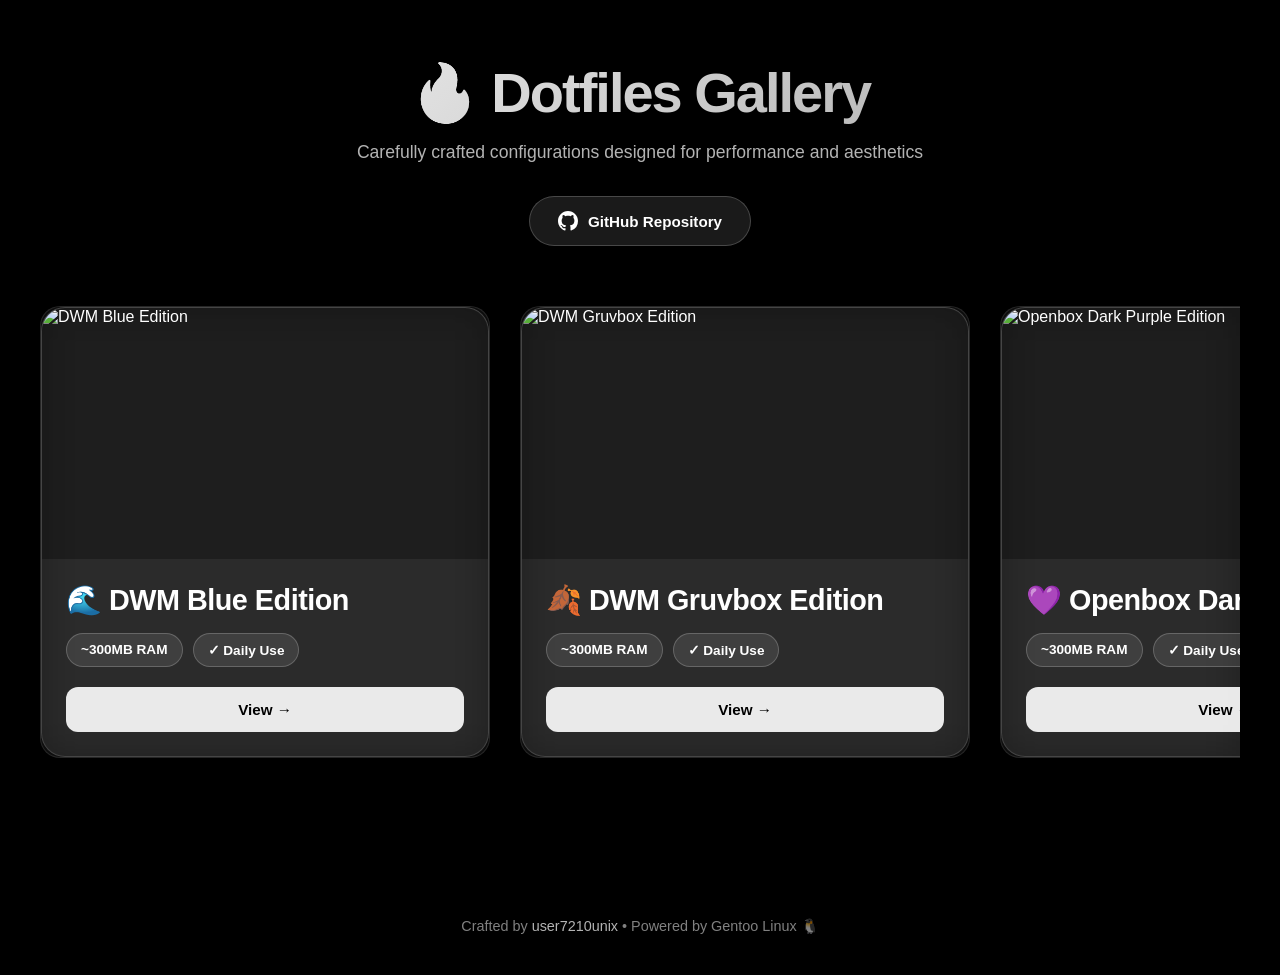
==== index.html @ b66c0686 "Add files via upload" ====
<!DOCTYPE html>
<html lang="en">
<head>
    <meta charset="UTF-8">
    <meta name="viewport" content="width=device-width, initial-scale=1.0">
    <title>Dotfiles Collection | user7210unix</title>
    <style>
        * {
            margin: 0;
            padding: 0;
            box-sizing: border-box;
        }

        body {
            font-family: -apple-system, BlinkMacSystemFont, 'Segoe UI', Roboto, Oxygen, Ubuntu, Cantarell, sans-serif;
            background: #000;
            color: #fff;
            overflow-x: hidden;
            position: relative;
        }

        .background-container {
            position: fixed;
            top: 0;
            left: 0;
            width: 100%;
            height: 100%;
            z-index: -1;
            transition: opacity 0.8s ease;
        }

        .background-image {
            position: absolute;
            top: 0;
            left: 0;
            width: 100%;
            height: 100%;
            background-size: cover;
            background-position: center;
            filter: blur(60px) brightness(0.4);
            opacity: 0;
            transition: opacity 0.8s ease;
        }

        .background-image.active {
            opacity: 1;
        }

        .background-overlay {
            position: absolute;
            top: 0;
            left: 0;
            width: 100%;
            height: 100%;
            background: radial-gradient(circle at center, rgba(0,0,0,0.3) 0%, rgba(0,0,0,0.8) 100%);
        }

        header {
            text-align: center;
            padding: 60px 20px 40px;
            position: relative;
            z-index: 10;
        }

        h1 {
            font-size: 3.5rem;
            font-weight: 900;
            margin-bottom: 12px;
            background: linear-gradient(135deg, #fff 0%, #a0a0a0 100%);
            -webkit-background-clip: text;
            -webkit-text-fill-color: transparent;
            background-clip: text;
            letter-spacing: -2px;
        }

        .subtitle {
            font-size: 1.1rem;
            color: rgba(255, 255, 255, 0.7);
            max-width: 600px;
            margin: 0 auto 30px;
            line-height: 1.6;
        }

        .github-link {
            display: inline-flex;
            align-items: center;
            gap: 10px;
            padding: 14px 28px;
            background: rgba(255, 255, 255, 0.1);
            backdrop-filter: blur(10px);
            color: #fff;
            text-decoration: none;
            border-radius: 50px;
            border: 1px solid rgba(255, 255, 255, 0.2);
            transition: all 0.3s ease;
            font-weight: 600;
            font-size: 0.95rem;
        }

        .github-link:hover {
            background: rgba(255, 255, 255, 0.2);
            transform: translateY(-2px);
            box-shadow: 0 10px 30px rgba(255, 255, 255, 0.1);
        }

        /* Desktop Gallery */
        .gallery-container {
            display: none;
            max-width: 1600px;
            margin: 0 auto;
            padding: 0 40px 80px;
        }

        .gallery-scroll {
            display: flex;
            gap: 30px;
            overflow-x: auto;
            scroll-snap-type: x mandatory;
            scroll-behavior: smooth;
            padding: 20px 0 40px;
            -webkit-overflow-scrolling: touch;
        }

        .gallery-scroll::-webkit-scrollbar {
            height: 8px;
        }

        .gallery-scroll::-webkit-scrollbar-track {
            background: rgba(255, 255, 255, 0.05);
            border-radius: 10px;
        }

        .gallery-scroll::-webkit-scrollbar-thumb {
            background: rgba(255, 255, 255, 0.3);
            border-radius: 10px;
        }

        .gallery-scroll::-webkit-scrollbar-thumb:hover {
            background: rgba(255, 255, 255, 0.5);
        }

        .gallery-item {
            min-width: 450px;
            scroll-snap-align: start;
            background: rgba(255, 255, 255, 0.05);
            backdrop-filter: blur(20px);
            border-radius: 20px;
            overflow: hidden;
            border: 1px solid rgba(255, 255, 255, 0.1);
            transition: all 0.4s ease;
            cursor: pointer;
        }

        .gallery-item:hover {
            transform: translateY(-10px);
            box-shadow: 0 20px 60px rgba(0, 0, 0, 0.5);
            border-color: rgba(255, 255, 255, 0.3);
        }

        /* Mobile Swiper */
        .mobile-swiper {
            display: none;
            position: relative;
            height: calc(100vh - 280px);
            min-height: 500px;
            max-width: 100%;
            margin: 0 auto;
            touch-action: pan-y;
        }

        .swiper-container {
            position: relative;
            width: 100%;
            height: 100%;
        }

        .swiper-slide {
            position: absolute;
            width: 90%;
            max-width: 450px;
            left: 50%;
            top: 50%;
            transform: translate(-50%, -50%);
            transition: all 0.4s cubic-bezier(0.4, 0, 0.2, 1);
            opacity: 0;
            pointer-events: none;
        }

        .swiper-slide.active {
            opacity: 1;
            pointer-events: auto;
            z-index: 3;
        }

        .swiper-slide.prev {
            opacity: 0.3;
            transform: translate(-130%, -50%) scale(0.85);
            z-index: 1;
        }

        .swiper-slide.next {
            opacity: 0.3;
            transform: translate(30%, -50%) scale(0.85);
            z-index: 1;
        }

        .card {
            background: rgba(255, 255, 255, 0.08);
            backdrop-filter: blur(20px);
            border-radius: 24px;
            overflow: hidden;
            border: 1px solid rgba(255, 255, 255, 0.15);
            height: 100%;
            display: flex;
            flex-direction: column;
        }

        .card-image-container {
            position: relative;
            width: 100%;
            padding-top: 56.25%;
            overflow: hidden;
            background: rgba(0, 0, 0, 0.3);
        }

        .card-image {
            position: absolute;
            top: 0;
            left: 0;
            width: 100%;
            height: 100%;
            object-fit: cover;
            transition: transform 0.6s ease;
        }

        .gallery-item:hover .card-image {
            transform: scale(1.05);
        }

        .card-content {
            padding: 24px;
            flex: 1;
            display: flex;
            flex-direction: column;
        }

        .card-title {
            font-size: 1.8rem;
            font-weight: 700;
            margin-bottom: 16px;
            color: #fff;
            letter-spacing: -0.5px;
        }

        .stats {
            display: flex;
            gap: 10px;
            margin-bottom: 20px;
            flex-wrap: wrap;
        }

        .stat-badge {
            padding: 8px 14px;
            background: rgba(255, 255, 255, 0.1);
            border-radius: 20px;
            font-size: 0.85rem;
            font-weight: 600;
            border: 1px solid rgba(255, 255, 255, 0.2);
            white-space: nowrap;
        }

        .card-links {
            display: flex;
            gap: 12px;
            margin-top: auto;
        }

        .btn {
            flex: 1;
            padding: 14px 20px;
            border-radius: 12px;
            text-decoration: none;
            font-weight: 600;
            transition: all 0.3s ease;
            text-align: center;
            font-size: 0.95rem;
        }

        .btn-primary {
            background: rgba(255, 255, 255, 0.9);
            color: #000;
            border: none;
        }

        .btn-primary:hover {
            background: #fff;
            transform: translateY(-2px);
            box-shadow: 0 8px 20px rgba(255, 255, 255, 0.3);
        }

        .swipe-indicator {
            display: none;
            justify-content: center;
            gap: 8px;
            padding: 20px;
            margin-top: 20px;
        }

        .dot {
            width: 8px;
            height: 8px;
            border-radius: 50%;
            background: rgba(255, 255, 255, 0.3);
            transition: all 0.3s ease;
        }

        .dot.active {
            background: rgba(255, 255, 255, 0.9);
            width: 24px;
            border-radius: 4px;
        }

        footer {
            text-align: center;
            padding: 40px 20px;
            color: rgba(255, 255, 255, 0.5);
            font-size: 0.9rem;
            position: relative;
            z-index: 10;
        }

        footer a {
            color: rgba(255, 255, 255, 0.7);
            text-decoration: none;
            transition: color 0.3s ease;
        }

        footer a:hover {
            color: #fff;
        }

        @media (min-width: 769px) {
            .gallery-container {
                display: block;
            }
        }

        @media (max-width: 768px) {
            h1 {
                font-size: 2.5rem;
            }

            .subtitle {
                font-size: 1rem;
            }

            header {
                padding: 40px 20px 30px;
            }

            .mobile-swiper {
                display: block;
            }

            .swipe-indicator {
                display: flex;
            }

            .card-title {
                font-size: 1.5rem;
            }

            .card-content {
                padding: 20px;
            }
        }
    </style>
</head>
<body>
    <div class="background-container">
        <div class="background-image active" id="bg-0" style="background-image: url('https://github.com/user7210unix/dotfiles/raw/dwm-blue/showcase/rice.png');"></div>
        <div class="background-image" id="bg-1" style="background-image: url('https://github.com/user7210unix/dotfiles/raw/dwm-gruvbox/images/1.png');"></div>
        <div class="background-image" id="bg-2" style="background-image: url('https://raw.githubusercontent.com/user7210unix/dotfiles/refs/heads/openbox-dark-purple/openbox.png');"></div>
        <div class="background-image" id="bg-3" style="background-image: url('https://github.com/user7210unix/dotfiles/blob/openbox-purple/images/openbox-purple1.png');"></div>
        <div class="background-image" id="bg-4" style="background-image: url('https://github.com/user7210unix/dotfiles/raw/openbox-blue/image/openbox.png');"></div>
        <div class="background-image" id="bg-5" style="background-image: url('https://github.com/user7210unix/dotfiles/raw/dwm-black/images/image2.png');"></div>
        <div class="background-image" id="bg-6" style="background-image: url('https://github.com/user7210unix/dotfiles/raw/dwm-night/Images/dwm.png');"></div>
        <div class="background-image" id="bg-7" style="background-image: url('https://github.com/user7210unix/dotfiles/raw/i3-dark/pictures/preview.png');"></div>
        <div class="background-image" id="bg-8" style="background-image: url('https://raw.githubusercontent.com/user7210unix/openbox-dot/refs/heads/main/openbox-dark-blue/backgrounds/blue.png');"></div>
        <div class="background-image" id="bg-9" style="background-image: url('https://raw.githubusercontent.com/user7210unix/openbox-dot/refs/heads/main/nightrose2.png');"></div>
        <div class="background-image" id="bg-10" style="background-image: url('https://raw.githubusercontent.com/user7210unix/gruvbox-i3/refs/heads/main/preview.png');"></div>
        <div class="background-image" id="bg-11" style="background-image: url('https://raw.githubusercontent.com/user7210unix/dotfiles/refs/heads/i3-blue/i3-preview.png');"></div>
        <div class="background-overlay"></div>
    </div>

    <header>
        <h1>🔥 Dotfiles Gallery</h1>
        <p class="subtitle">Carefully crafted configurations designed for performance and aesthetics</p>
        <a href="https://github.com/user7210unix/dotfiles" class="github-link" target="_blank">
            <svg width="20" height="20" viewBox="0 0 16 16" fill="currentColor">
                <path d="M8 0C3.58 0 0 3.58 0 8c0 3.54 2.29 6.53 5.47 7.59.4.07.55-.17.55-.38 0-.19-.01-.82-.01-1.49-2.01.37-2.53-.49-2.69-.94-.09-.23-.48-.94-.82-1.13-.28-.15-.68-.52-.01-.53.63-.01 1.08.58 1.23.82.72 1.21 1.87.87 2.33.66.07-.52.28-.87.51-1.07-1.78-.2-3.64-.89-3.64-3.95 0-.87.31-1.59.82-2.15-.08-.2-.36-1.02.08-2.12 0 0 .67-.21 2.2.82.64-.18 1.32-.27 2-.27.68 0 1.36.09 2 .27 1.53-1.04 2.2-.82 2.2-.82.44 1.1.16 1.92.08 2.12.51.56.82 1.27.82 2.15 0 3.07-1.87 3.75-3.65 3.95.29.25.54.73.54 1.48 0 1.07-.01 1.93-.01 2.2 0 .21.15.46.55.38A8.013 8.013 0 0016 8c0-4.42-3.58-8-8-8z"/>
            </svg>
            GitHub Repository
        </a>
    </header>

    <!-- Desktop Gallery -->
    <div class="gallery-container">
        <div class="gallery-scroll" id="galleryScroll">
            <div class="gallery-item" data-index="0">
                <div class="card">
                    <div class="card-image-container">
                        <img src="https://github.com/user7210unix/dotfiles/raw/dwm-blue/showcase/rice.png" alt="DWM Blue Edition" class="card-image">
                    </div>
                    <div class="card-content">
                        <h2 class="card-title">🌊 DWM Blue Edition</h2>
                        <div class="stats">
                            <span class="stat-badge">~300MB RAM</span>
                            <span class="stat-badge">✓ Daily Use</span>
                        </div>
                        <div class="card-links">
                            <a href="https://github.com/user7210unix/dotfiles/tree/dwm-blue" class="btn btn-primary" target="_blank">View →</a>
                        </div>
                    </div>
                </div>
            </div>

            <div class="gallery-item" data-index="1">
                <div class="card">
                    <div class="card-image-container">
                        <img src="https://github.com/user7210unix/dotfiles/raw/dwm-gruvbox/images/1.png" alt="DWM Gruvbox Edition" class="card-image">
                    </div>
                    <div class="card-content">
                        <h2 class="card-title">🍂 DWM Gruvbox Edition</h2>
                        <div class="stats">
                            <span class="stat-badge">~300MB RAM</span>
                            <span class="stat-badge">✓ Daily Use</span>
                        </div>
                        <div class="card-links">
                            <a href="https://github.com/user7210unix/dotfiles/tree/dwm-gruvbox" class="btn btn-primary" target="_blank">View →</a>
                        </div>
                    </div>
                </div>
            </div>

            <div class="gallery-item" data-index="2">
                <div class="card">
                    <div class="card-image-container">
                        <img src="https://raw.githubusercontent.com/user7210unix/dotfiles/refs/heads/openbox-dark-purple/openbox.png" alt="Openbox Dark Purple Edition" class="card-image">
                    </div>
                    <div class="card-content">
                        <h2 class="card-title">💜 Openbox Dark Purple</h2>
                        <div class="stats">
                            <span class="stat-badge">~300MB RAM</span>
                            <span class="stat-badge">✓ Daily Use</span>
                        </div>
                        <div class="card-links">
                            <a href="https://github.com/user7210unix/dotfiles/tree/openbox-dark-purple" class="btn btn-primary" target="_blank">View →</a>
                        </div>
                    </div>
                </div>
            </div>

            <div class="gallery-item" data-index="3">
                <div class="card">
                    <div class="card-image-container">
                        <img src="https://raw.githubusercontent.com/user7210unix/dotfiles/refs/heads/openbox-purple/images/openbox-purple1.png" alt="Openbox Purple Edition" class="card-image">
                    </div>
                    <div class="card-content">
                        <h2 class="card-title">💜 Openbox Purple</h2>
                        <div class="stats">
                            <span class="stat-badge">~500MB RAM</span>
                            <span class="stat-badge">✓ Daily Use</span>
                        </div>
                        <div class="card-links">
                            <a href="https://github.com/user7210unix/dotfiles/tree/dwm-gruvbox" class="btn btn-primary" target="_blank">View →</a>
                        </div>
                    </div>
                </div>
            </div>

            <div class="gallery-item" data-index="4">
                <div class="card">
                    <div class="card-image-container">
                        <img src="https://github.com/user7210unix/dotfiles/raw/openbox-blue/image/openbox.png" alt="Openbox Blue Edition" class="card-image">
                    </div>
                    <div class="card-content">
                        <h2 class="card-title">🫧 Openbox Blue</h2>
                        <div class="stats">
                            <span class="stat-badge">~300MB RAM</span>
                            <span class="stat-badge">✓ Daily Use</span>
                        </div>
                        <div class="card-links">
                            <a href="https://github.com/user7210unix/dotfiles/tree/openbox-blue" class="btn btn-primary" target="_blank">View →</a>
                        </div>
                    </div>
                </div>
            </div>

            <div class="gallery-item" data-index="5">
                <div class="card">
                    <div class="card-image-container">
                        <img src="https://github.com/user7210unix/dotfiles/raw/dwm-black/images/image2.png" alt="DWM Black Edition" class="card-image">
                    </div>
                    <div class="card-content">
                        <h2 class="card-title">⚫ DWM Black Edition</h2>
                        <div class="stats">
                            <span class="stat-badge">~300MB RAM</span>
                            <span class="stat-badge">✓ Daily Use</span>
                        </div>
                        <div class="card-links">
                            <a href="https://github.com/user7210unix/dotfiles/tree/dwm-black" class="btn btn-primary" target="_blank">View →</a>
                        </div>
                    </div>
                </div>
            </div>

            <div class="gallery-item" data-index="6">
                <div class="card">
                    <div class="card-image-container">
                        <img src="https://github.com/user7210unix/dotfiles/raw/dwm-night/Images/dwm.png" alt="DWM Night Edition" class="card-image">
                    </div>
                    <div class="card-content">
                        <h2 class="card-title">🌒 DWM Night Edition</h2>
                        <div class="stats">
                            <span class="stat-badge">~300MB RAM</span>
                            <span class="stat-badge">✓ Daily Use</span>
                        </div>
                        <div class="card-links">
                            <a href="https://github.com/user7210unix/dotfiles/tree/dwm-night" class="btn btn-primary" target="_blank">View →</a>
                        </div>
                    </div>
                </div>
            </div>

            <div class="gallery-item" data-index="7">
                <div class="card">
                    <div class="card-image-container">
                        <img src="https://github.com/user7210unix/dotfiles/raw/i3-dark/pictures/preview.png" alt="i3 Dark Edition" class="card-image">
                    </div>
                    <div class="card-content">
                        <h2 class="card-title">i3 Dark Edition</h2>
                        <div class="stats">
                            <span class="stat-badge">~300MB RAM</span>
                            <span class="stat-badge">✓ Daily Use</span>
                        </div>
                        <div class="card-links">
                            <a href="https://github.com/user7210unix/dotfiles/tree/i3-dark" class="btn btn-primary" target="_blank">View →</a>
                        </div>
                    </div>
                </div>
            </div>

            <div class="gallery-item" data-index="8">
                <div class="card">
                    <div class="card-image-container">
                        <img src="https://raw.githubusercontent.com/user7210unix/openbox-dot/refs/heads/main/openbox-dark-blue/backgrounds/blue.png" alt="Openbox Blue Dark Edition" class="card-image">
                    </div>
                    <div class="card-content">
                        <h2 class="card-title">Openbox Blue Dark</h2>
                        <div class="stats">
                            <span class="stat-badge">~300MB RAM</span>
                            <span class="stat-badge">✓ Daily Use</span>
                        </div>
                        <div class="card-links">
                            <a href="https://github.com/user7210unix/dotfiles/releases/download/2.0/dark-blue-openbox.zip" class="btn btn-primary" target="_blank">Download ↓</a>
                        </div>
                    </div>
                </div>
            </div>

            <div class="gallery-item" data-index="9">
                <div class="card">
                    <div class="card-image-container">
                        <img src="https://raw.githubusercontent.com/user7210unix/openbox-dot/refs/heads/main/nightrose2.png" alt="Openbox Night Rose Edition" class="card-image">
                    </div>
                    <div class="card-content">
                        <h2 class="card-title">🌹 Openbox Night Rose</h2>
                        <div class="stats">
                            <span class="stat-badge">~200MB RAM</span>
                            <span class="stat-badge">✓ Daily Use</span>
                        </div>
                        <div class="card-links">
                            <a href="https://github.com/user7210unix/dotfiles/releases/download/3.5/night-rose-dots.zip" class="btn btn-primary" target="_blank">Download ↓</a>
                        </div>
                    </div>
                </div>
            </div>

            <div class="gallery-item" data-index="10">
                <div class="card">
                    <div class="card-image-container">
                        <img src="https://raw.githubusercontent.com/user7210unix/gruvbox-i3/refs/heads/main/preview.png" alt="Gruvbox i3" class="card-image">
                    </div>
                    <div class="card-content">
                        <h2 class="card-title">🍁 Gruvbox i3</h2>
                        <div class="stats">
                            <span class="stat-badge">~150MB RAM</span>
                            <span class="stat-badge">✓ Daily Use</span>
                        </div>
                        <div class="card-links">
                            <a href="https://github.com/user7210unix/gruvbox-i3/releases/download/1.0/gruvbox-i3.tar.gz" class="btn btn-primary" target="_blank">Download ↓</a>
                        </div>
                    </div>
                </div>
            </div>

            <div class="gallery-item" data-index="11">
                <div class="card">
                    <div class="card-image-container">
                        <img src="https://raw.githubusercontent.com/user7210unix/dotfiles/refs/heads/i3-blue/i3-preview.png" alt="I3 Blue Edition" class="card-image">
                    </div>
                    <div class="card-content">
                        <h2 class="card-title">🌊 I3 Blue Edition</h2>
                        <div class="stats">
                            <span class="stat-badge">~300MB RAM</span>
                            <span class="stat-badge">✓ Daily Use</span>
                        </div>
                        <div class="card-links">
                            <a href="https://github.com/user7210unix/dotfiles/tree/i3-blue" class="btn btn-primary" target="_blank">View →</a>
                        </div>
                    </div>
                </div>
            </div>
        </div>
    </div>

    <!-- Mobile Swiper -->
    <div class="mobile-swiper">
        <div class="swiper-container" id="swiperContainer">
            <!-- Cards will be dynamically populated here -->
        </div>
    </div>

    <div class="swipe-indicator" id="swiperDots">
        <!-- Dots will be dynamically populated here -->
    </div>

    <footer>
        <p>Crafted by <a href="https://github.com/user7210unix" target="_blank">user7210unix</a> • Powered by Gentoo Linux 🐧</p>
    </footer>

    <script>
        const configs = [
            {
                title: "🌊 DWM Blue Edition",
                image: "https://github.com/user7210unix/dotfiles/raw/dwm-blue/showcase/rice.png",
                ram: "~300MB RAM",
                link: "https://github.com/user7210unix/dotfiles/tree/dwm-blue",
                type: "View"
            },
            {
                title: "🍂 DWM Gruvbox Edition",
                image: "https://github.com/user7210unix/dotfiles/raw/dwm-gruvbox/images/1.png",
                ram: "~300MB RAM",
                link: "https://github.com/user7210unix/dotfiles/tree/dwm-gruvbox",
                type: "View"
            },
            {
                title: "💜 Openbox Dark Purple",
                image: "https://raw.githubusercontent.com/user7210unix/dotfiles/refs/heads/openbox-dark-purple/openbox.png",
                ram: "~300MB RAM",
                link: "https://github.com/user7210unix/dotfiles/tree/openbox-dark-purple",
                type: "View"
            },
            {
                title: "💜 Openbox Purple",
                image: "https://github.com/user7210unix/dotfiles/blob/openbox-purple/images/openbox-purple1.png",
                ram: "~500MB RAM",
                link: "https://github.com/user7210unix/dotfiles/tree/dwm-gruvbox",
                type: "View"
            },
            {
                title: "🫧 Openbox Blue",
                image: "https://github.com/user7210unix/dotfiles/raw/openbox-blue/image/openbox.png",
                ram: "~300MB RAM",
                link: "https://github.com/user7210unix/dotfiles/tree/openbox-blue",
                type: "View"
            },
            {
                title: "⚫ DWM Black Edition",
                image: "https://github.com/user7210unix/dotfiles/raw/dwm-black/images/image2.png",
                ram: "~300MB RAM",
                link: "https://github.com/user7210unix/dotfiles/tree/dwm-black",
                type: "View"
            },
            {
                title: "🌒 DWM Night Edition",
                image: "https://github.com/user7210unix/dotfiles/raw/dwm-night/Images/dwm.png",
                ram: "~300MB RAM",
                link: "https://github.com/user7210unix/dotfiles/tree/dwm-night",
                type: "View"
            },
            {
                title: "i3 Dark Edition",
                image: "https://github.com/user7210unix/dotfiles/raw/i3-dark/pictures/preview.png",
                ram: "~300MB RAM",
                link: "https://github.com/user7210unix/dotfiles/tree/i3-dark",
                type: "View"
            },
            {
                title: "Openbox Blue Dark",
                image: "https://raw.githubusercontent.com/user7210unix/openbox-dot/refs/heads/main/openbox-dark-blue/backgrounds/blue.png",
                ram: "~300MB RAM",
                link: "https://github.com/user7210unix/dotfiles/releases/download/2.0/dark-blue-openbox.zip",
                type: "Download"
            },
            {
                title: "🌹 Openbox Night Rose",
                image: "https://raw.githubusercontent.com/user7210unix/openbox-dot/refs/heads/main/nightrose2.png",
                ram: "~200MB RAM",
                link: "https://github.com/user7210unix/dotfiles/releases/download/3.5/night-rose-dots.zip",
                type: "Download"
            },
            {
                title: "🍁 Gruvbox i3",
                image: "https://raw.githubusercontent.com/user7210unix/gruvbox-i3/refs/heads/main/preview.png",
                ram: "~150MB RAM",
                link: "https://github.com/user7210unix/gruvbox-i3/releases/download/1.0/gruvbox-i3.tar.gz",
                type: "Download"
            },
            {
                title: "🌊 I3 Blue Edition",
                image: "https://raw.githubusercontent.com/user7210unix/dotfiles/refs/heads/i3-blue/i3-preview.png",
                ram: "~300MB RAM",
                link: "https://github.com/user7210unix/dotfiles/tree/i3-blue",
                type: "View"
            }
        ];

        // Mobile Swiper Logic
        let currentIndex = 0;
        const swiperContainer = document.getElementById('swiperContainer');
        const swiperDots = document.getElementById('swiperDots');
        const galleryScroll = document.getElementById('galleryScroll');

        // Populate mobile swiper
        configs.forEach((config, index) => {
            const slide = document.createElement('div');
            slide.className = 'swiper-slide';
            slide.innerHTML = `
                <div class="card">
                    <div class="card-image-container">
                        <img src="${config.image}" alt="${config.title}" class="card-image">
                    </div>
                    <div class="card-content">
                        <h2 class="card-title">${config.title}</h2>
                        <div class="stats">
                            <span class="stat-badge">${config.ram}</span>
                            <span class="stat-badge">✓ Daily Use</span>
                        </div>
                        <div class="card-links">
                            <a href="${config.link}" class="btn btn-primary" target="_blank">${config.type} ${config.type === 'Download' ? '↓' : '→'}</a>
                        </div>
                    </div>
                </div>
            `;
            swiperContainer.appendChild(slide);

            const dot = document.createElement('div');
            dot.className = 'dot';
            swiperDots.appendChild(dot);
        });

        const slides = document.querySelectorAll('.swiper-slide');
        const dots = document.querySelectorAll('.dot');

        function updateSlides() {
            slides.forEach((slide, index) => {
                slide.classList.remove('active', 'prev', 'next');
                if (index === currentIndex) {
                    slide.classList.add('active');
                } else if (index === currentIndex - 1 || (currentIndex === 0 && index === slides.length - 1)) {
                    slide.classList.add('prev');
                } else if (index === currentIndex + 1 || (currentIndex === slides.length - 1 && index === 0)) {
                    slide.classList.add('next');
                }
            });

            dots.forEach((dot, index) => {
                dot.classList.toggle('active', index === currentIndex);
            });

            updateBackground(currentIndex);
        }

        function updateBackground(index) {
            const backgrounds = document.querySelectorAll('.background-image');
            backgrounds.forEach((bg, i) => {
                bg.classList.toggle('active', i === index);
            });
        }

        let touchStartX = 0;
        let touchEndX = 0;

        swiperContainer.addEventListener('touchstart', (e) => {
            touchStartX = e.changedTouches[0].screenX;
        });

        swiperContainer.addEventListener('touchend', (e) => {
            touchEndX = e.changedTouches[0].screenX;
            handleSwipe();
        });

        function handleSwipe() {
            if (touchEndX < touchStartX - 50) {
                currentIndex = (currentIndex + 1) % slides.length;
                updateSlides();
            }
            if (touchEndX > touchStartX + 50) {
                currentIndex = (currentIndex - 1 + slides.length) % slides.length;
                updateSlides();
            }
        }

        updateSlides();

        // Desktop Gallery Background Change
        const galleryItems = document.querySelectorAll('.gallery-item');
        
        galleryItems.forEach((item) => {
            item.addEventListener('mouseenter', () => {
                const index = parseInt(item.dataset.index);
                updateBackground(index);
            });
        });

        // Observe which gallery item is in view for background change on scroll
        const observerOptions = {
            root: galleryScroll,
            threshold: 0.5
        };

        const observer = new IntersectionObserver((entries) => {
            entries.forEach(entry => {
                if (entry.isIntersecting) {
                    const index = parseInt(entry.target.dataset.index);
                    updateBackground(index);
                }
            });
        }, observerOptions);

        galleryItems.forEach(item => observer.observe(item))
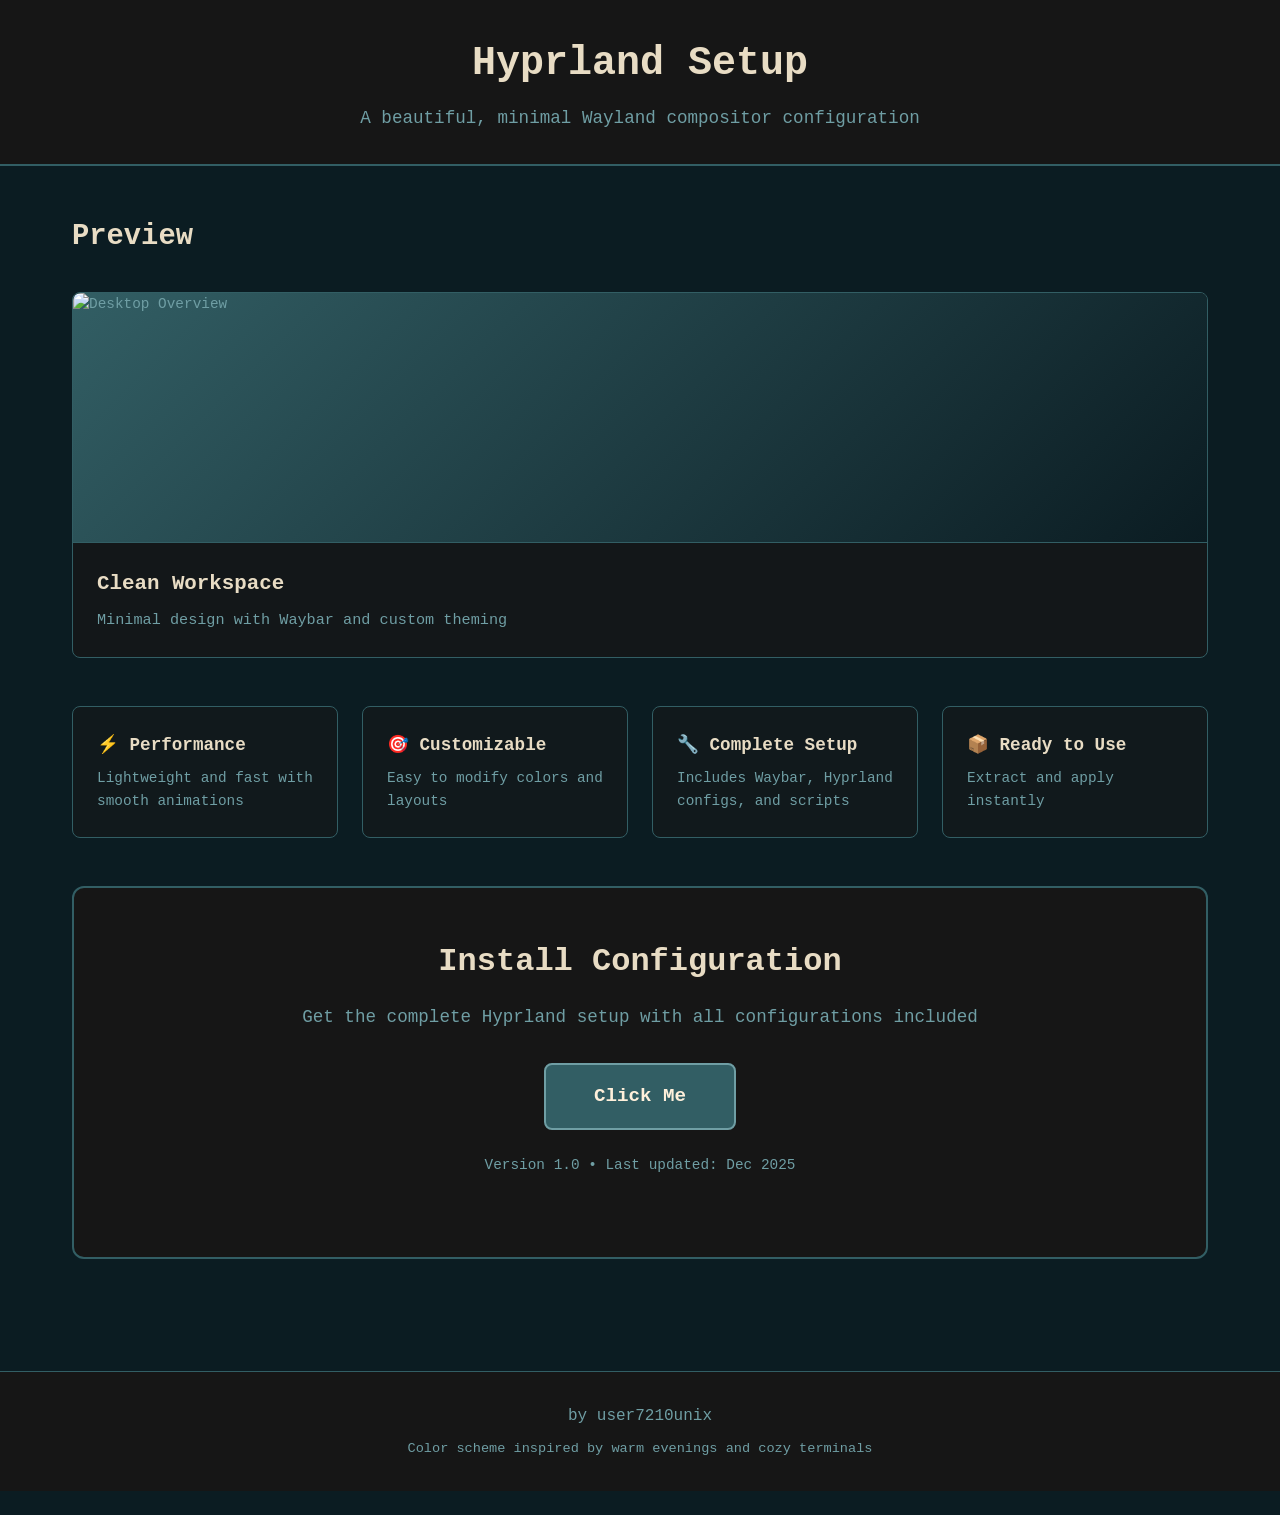
==== commit 1c1c2f7d: "Revise index.html for Hyprland setup presentation Updated the HTML structure and styles for a Hyprla" ====
--- a/index.html
+++ b/index.html
@@ -3,7 +3,7 @@
 <head>
     <meta charset="UTF-8">
     <meta name="viewport" content="width=device-width, initial-scale=1.0">
-    <title>Dotfiles Collection | user7210unix</title>
+    <title>Hyprland Setup - Download</title>
     <style>
         * {
             margin: 0;
@@ -12,833 +12,239 @@
         }
 
         body {
-            font-family: -apple-system, BlinkMacSystemFont, 'Segoe UI', Roboto, Oxygen, Ubuntu, Cantarell, sans-serif;
-            background: #000;
-            color: #fff;
-            overflow-x: hidden;
-            position: relative;
-        }
-
-        .background-container {
-            position: fixed;
-            top: 0;
-            left: 0;
+            font-family: "M PLUS CODE Latin", monospace;
+            background: #0B1C22;
+            color: #fff0db;
+            line-height: 1.6;
+            min-height: 100vh;
+        }
+
+        header {
+            background: rgba(24, 22, 22, 0.90);
+            border-bottom: 2px solid #325E64;
+            padding: 2rem;
+            text-align: center;
+        }
+
+        h1 {
+            font-size: 2.5rem;
+            color: #E8DCC4;
+            margin-bottom: 0.5rem;
+        }
+
+        .subtitle {
+            color: #6F9EA4;
+            font-size: 1.1rem;
+        }
+
+        .container {
+            max-width: 1200px;
+            margin: 0 auto;
+            padding: 3rem 2rem;
+        }
+
+        .preview-grid {
+            display: grid;
+            grid-template-columns: repeat(auto-fit, minmax(300px, 1fr));
+            gap: 2rem;
+            margin-bottom: 3rem;
+        }
+
+        .preview-card {
+            background: rgba(24, 22, 22, 0.70);
+            border: 1px solid #325E64;
+            border-radius: 8px;
+            overflow: hidden;
+            transition: transform 0.3s ease, box-shadow 0.3s ease;
+        }
+
+        .preview-card:hover {
+            transform: translateY(-5px);
+            box-shadow: 0 8px 20px rgba(50, 94, 100, 0.3);
+        }
+
+        .preview-image {
             width: 100%;
-            height: 100%;
-            z-index: -1;
-            transition: opacity 0.8s ease;
-        }
-
-        .background-image {
-            position: absolute;
-            top: 0;
-            left: 0;
-            width: 100%;
-            height: 100%;
-            background-size: cover;
-            background-position: center;
-            filter: blur(60px) brightness(0.4);
-            opacity: 0;
-            transition: opacity 0.8s ease;
-        }
-
-        .background-image.active {
-            opacity: 1;
-        }
-
-        .background-overlay {
-            position: absolute;
-            top: 0;
-            left: 0;
-            width: 100%;
-            height: 100%;
-            background: radial-gradient(circle at center, rgba(0,0,0,0.3) 0%, rgba(0,0,0,0.8) 100%);
-        }
-
-        header {
+            height: 250px;
+            background: linear-gradient(135deg, #325E64 0%, #0B1C22 100%);
+            display: flex;
+            align-items: center;
+            justify-content: center;
+            color: #6F9EA4;
+            font-size: 0.9rem;
+            border-bottom: 1px solid #325E64;
+        }
+
+        .preview-info {
+            padding: 1.5rem;
+        }
+
+        .preview-info h3 {
+            color: #E8DCC4;
+            margin-bottom: 0.5rem;
+            font-size: 1.3rem;
+        }
+
+        .preview-info p {
+            color: #6F9EA4;
+            font-size: 0.95rem;
+        }
+
+        .download-section {
+            background: rgba(24, 22, 22, 0.90);
+            border: 2px solid #325E64;
+            border-radius: 12px;
+            padding: 3rem;
             text-align: center;
-            padding: 60px 20px 40px;
-            position: relative;
-            z-index: 10;
-        }
-
-        h1 {
-            font-size: 3.5rem;
-            font-weight: 900;
-            margin-bottom: 12px;
-            background: linear-gradient(135deg, #fff 0%, #a0a0a0 100%);
-            -webkit-background-clip: text;
-            -webkit-text-fill-color: transparent;
-            background-clip: text;
-            letter-spacing: -2px;
-        }
-
-        .subtitle {
+            margin-top: 2rem;
+        }
+
+        .download-section h2 {
+            color: #E8DCC4;
+            font-size: 2rem;
+            margin-bottom: 1rem;
+        }
+
+        .download-section p {
+            color: #6F9EA4;
+            margin-bottom: 2rem;
             font-size: 1.1rem;
-            color: rgba(255, 255, 255, 0.7);
-            max-width: 600px;
-            margin: 0 auto 30px;
-            line-height: 1.6;
-        }
-
-        .github-link {
-            display: inline-flex;
-            align-items: center;
-            gap: 10px;
-            padding: 14px 28px;
-            background: rgba(255, 255, 255, 0.1);
-            backdrop-filter: blur(10px);
-            color: #fff;
+        }
+
+        .download-btn {
+            display: inline-block;
+            background: #325E64;
+            color: #fff0db;
+            padding: 1rem 3rem;
+            font-size: 1.2rem;
+            font-weight: 600;
+            border: 2px solid #6F9EA4;
+            border-radius: 8px;
             text-decoration: none;
-            border-radius: 50px;
-            border: 1px solid rgba(255, 255, 255, 0.2);
             transition: all 0.3s ease;
-            font-weight: 600;
-            font-size: 0.95rem;
-        }
-
-        .github-link:hover {
-            background: rgba(255, 255, 255, 0.2);
-            transform: translateY(-2px);
-            box-shadow: 0 10px 30px rgba(255, 255, 255, 0.1);
-        }
-
-        /* Desktop Gallery */
-        .gallery-container {
-            display: none;
-            max-width: 1600px;
-            margin: 0 auto;
-            padding: 0 40px 80px;
-        }
-
-        .gallery-scroll {
-            display: flex;
-            gap: 30px;
-            overflow-x: auto;
-            scroll-snap-type: x mandatory;
-            scroll-behavior: smooth;
-            padding: 20px 0 40px;
-            -webkit-overflow-scrolling: touch;
-        }
-
-        .gallery-scroll::-webkit-scrollbar {
-            height: 8px;
-        }
-
-        .gallery-scroll::-webkit-scrollbar-track {
-            background: rgba(255, 255, 255, 0.05);
-            border-radius: 10px;
-        }
-
-        .gallery-scroll::-webkit-scrollbar-thumb {
-            background: rgba(255, 255, 255, 0.3);
-            border-radius: 10px;
-        }
-
-        .gallery-scroll::-webkit-scrollbar-thumb:hover {
-            background: rgba(255, 255, 255, 0.5);
-        }
-
-        .gallery-item {
-            min-width: 450px;
-            scroll-snap-align: start;
-            background: rgba(255, 255, 255, 0.05);
-            backdrop-filter: blur(20px);
-            border-radius: 20px;
-            overflow: hidden;
-            border: 1px solid rgba(255, 255, 255, 0.1);
-            transition: all 0.4s ease;
             cursor: pointer;
         }
 
-        .gallery-item:hover {
-            transform: translateY(-10px);
-            box-shadow: 0 20px 60px rgba(0, 0, 0, 0.5);
-            border-color: rgba(255, 255, 255, 0.3);
-        }
-
-        /* Mobile Swiper */
-        .mobile-swiper {
-            display: none;
-            position: relative;
-            height: calc(100vh - 280px);
-            min-height: 500px;
-            max-width: 100%;
-            margin: 0 auto;
-            touch-action: pan-y;
-        }
-
-        .swiper-container {
-            position: relative;
-            width: 100%;
-            height: 100%;
-        }
-
-        .swiper-slide {
-            position: absolute;
-            width: 90%;
-            max-width: 450px;
-            left: 50%;
-            top: 50%;
-            transform: translate(-50%, -50%);
-            transition: all 0.4s cubic-bezier(0.4, 0, 0.2, 1);
-            opacity: 0;
-            pointer-events: none;
-        }
-
-        .swiper-slide.active {
-            opacity: 1;
-            pointer-events: auto;
-            z-index: 3;
-        }
-
-        .swiper-slide.prev {
-            opacity: 0.3;
-            transform: translate(-130%, -50%) scale(0.85);
-            z-index: 1;
-        }
-
-        .swiper-slide.next {
-            opacity: 0.3;
-            transform: translate(30%, -50%) scale(0.85);
-            z-index: 1;
-        }
-
-        .card {
-            background: rgba(255, 255, 255, 0.08);
-            backdrop-filter: blur(20px);
-            border-radius: 24px;
-            overflow: hidden;
-            border: 1px solid rgba(255, 255, 255, 0.15);
-            height: 100%;
-            display: flex;
-            flex-direction: column;
-        }
-
-        .card-image-container {
-            position: relative;
-            width: 100%;
-            padding-top: 56.25%;
-            overflow: hidden;
-            background: rgba(0, 0, 0, 0.3);
-        }
-
-        .card-image {
-            position: absolute;
-            top: 0;
-            left: 0;
-            width: 100%;
-            height: 100%;
-            object-fit: cover;
-            transition: transform 0.6s ease;
-        }
-
-        .gallery-item:hover .card-image {
+        .download-btn:hover {
+            background: #6F9EA4;
+            color: #0B1C22;
+            border-color: #E8DCC4;
             transform: scale(1.05);
         }
 
-        .card-content {
-            padding: 24px;
-            flex: 1;
-            display: flex;
-            flex-direction: column;
-        }
-
-        .card-title {
-            font-size: 1.8rem;
-            font-weight: 700;
-            margin-bottom: 16px;
-            color: #fff;
-            letter-spacing: -0.5px;
-        }
-
-        .stats {
-            display: flex;
-            gap: 10px;
-            margin-bottom: 20px;
-            flex-wrap: wrap;
-        }
-
-        .stat-badge {
-            padding: 8px 14px;
-            background: rgba(255, 255, 255, 0.1);
-            border-radius: 20px;
-            font-size: 0.85rem;
-            font-weight: 600;
-            border: 1px solid rgba(255, 255, 255, 0.2);
-            white-space: nowrap;
-        }
-
-        .card-links {
-            display: flex;
-            gap: 12px;
-            margin-top: auto;
-        }
-
-        .btn {
-            flex: 1;
-            padding: 14px 20px;
-            border-radius: 12px;
-            text-decoration: none;
-            font-weight: 600;
-            transition: all 0.3s ease;
+        .download-btn:active {
+            transform: scale(0.98);
+        }
+
+        .features {
+            display: grid;
+            grid-template-columns: repeat(auto-fit, minmax(250px, 1fr));
+            gap: 1.5rem;
+            margin: 3rem 0;
+        }
+
+        .feature {
+            background: rgba(24, 22, 22, 0.50);
+            border: 1px solid #325E64;
+            border-radius: 8px;
+            padding: 1.5rem;
+        }
+
+        .feature h4 {
+            color: #E8DCC4;
+            margin-bottom: 0.5rem;
+            font-size: 1.1rem;
+        }
+
+        .feature p {
+            color: #6F9EA4;
+            font-size: 0.9rem;
+        }
+
+        footer {
+            background: rgba(24, 22, 22, 0.90);
+            border-top: 1px solid #325E64;
+            padding: 2rem;
             text-align: center;
-            font-size: 0.95rem;
-        }
-
-        .btn-primary {
-            background: rgba(255, 255, 255, 0.9);
-            color: #000;
-            border: none;
-        }
-
-        .btn-primary:hover {
-            background: #fff;
-            transform: translateY(-2px);
-            box-shadow: 0 8px 20px rgba(255, 255, 255, 0.3);
-        }
-
-        .swipe-indicator {
-            display: none;
-            justify-content: center;
-            gap: 8px;
-            padding: 20px;
-            margin-top: 20px;
-        }
-
-        .dot {
-            width: 8px;
-            height: 8px;
-            border-radius: 50%;
-            background: rgba(255, 255, 255, 0.3);
-            transition: all 0.3s ease;
-        }
-
-        .dot.active {
-            background: rgba(255, 255, 255, 0.9);
-            width: 24px;
-            border-radius: 4px;
-        }
-
-        footer {
-            text-align: center;
-            padding: 40px 20px;
-            color: rgba(255, 255, 255, 0.5);
-            font-size: 0.9rem;
-            position: relative;
-            z-index: 10;
-        }
-
-        footer a {
-            color: rgba(255, 255, 255, 0.7);
-            text-decoration: none;
-            transition: color 0.3s ease;
-        }
-
-        footer a:hover {
-            color: #fff;
-        }
-
-        @media (min-width: 769px) {
-            .gallery-container {
-                display: block;
-            }
+            color: #6F9EA4;
+            margin-top: 4rem;
         }
 
         @media (max-width: 768px) {
             h1 {
-                font-size: 2.5rem;
+                font-size: 1.8rem;
             }
 
-            .subtitle {
-                font-size: 1rem;
+            .download-section {
+                padding: 2rem 1rem;
             }
 
-            header {
-                padding: 40px 20px 30px;
-            }
-
-            .mobile-swiper {
-                display: block;
-            }
-
-            .swipe-indicator {
-                display: flex;
-            }
-
-            .card-title {
-                font-size: 1.5rem;
-            }
-
-            .card-content {
-                padding: 20px;
+            .preview-grid {
+                grid-template-columns: 1fr;
             }
         }
     </style>
 </head>
 <body>
-    <div class="background-container">
-        <div class="background-image active" id="bg-0" style="background-image: url('https://github.com/user7210unix/dotfiles/raw/dwm-blue/showcase/rice.png');"></div>
-        <div class="background-image" id="bg-1" style="background-image: url('https://github.com/user7210unix/dotfiles/raw/dwm-gruvbox/images/1.png');"></div>
-        <div class="background-image" id="bg-2" style="background-image: url('https://raw.githubusercontent.com/user7210unix/dotfiles/refs/heads/openbox-dark-purple/openbox.png');"></div>
-        <div class="background-image" id="bg-3" style="background-image: url('https://github.com/user7210unix/dotfiles/blob/openbox-purple/images/openbox-purple1.png');"></div>
-        <div class="background-image" id="bg-4" style="background-image: url('https://github.com/user7210unix/dotfiles/raw/openbox-blue/image/openbox.png');"></div>
-        <div class="background-image" id="bg-5" style="background-image: url('https://github.com/user7210unix/dotfiles/raw/dwm-black/images/image2.png');"></div>
-        <div class="background-image" id="bg-6" style="background-image: url('https://github.com/user7210unix/dotfiles/raw/dwm-night/Images/dwm.png');"></div>
-        <div class="background-image" id="bg-7" style="background-image: url('https://github.com/user7210unix/dotfiles/raw/i3-dark/pictures/preview.png');"></div>
-        <div class="background-image" id="bg-8" style="background-image: url('https://raw.githubusercontent.com/user7210unix/openbox-dot/refs/heads/main/openbox-dark-blue/backgrounds/blue.png');"></div>
-        <div class="background-image" id="bg-9" style="background-image: url('https://raw.githubusercontent.com/user7210unix/openbox-dot/refs/heads/main/nightrose2.png');"></div>
-        <div class="background-image" id="bg-10" style="background-image: url('https://raw.githubusercontent.com/user7210unix/gruvbox-i3/refs/heads/main/preview.png');"></div>
-        <div class="background-image" id="bg-11" style="background-image: url('https://raw.githubusercontent.com/user7210unix/dotfiles/refs/heads/i3-blue/i3-preview.png');"></div>
-        <div class="background-overlay"></div>
-    </div>
-
     <header>
-        <h1>🔥 Dotfiles Gallery</h1>
-        <p class="subtitle">Carefully crafted configurations designed for performance and aesthetics</p>
-        <a href="https://github.com/user7210unix/dotfiles" class="github-link" target="_blank">
-            <svg width="20" height="20" viewBox="0 0 16 16" fill="currentColor">
-                <path d="M8 0C3.58 0 0 3.58 0 8c0 3.54 2.29 6.53 5.47 7.59.4.07.55-.17.55-.38 0-.19-.01-.82-.01-1.49-2.01.37-2.53-.49-2.69-.94-.09-.23-.48-.94-.82-1.13-.28-.15-.68-.52-.01-.53.63-.01 1.08.58 1.23.82.72 1.21 1.87.87 2.33.66.07-.52.28-.87.51-1.07-1.78-.2-3.64-.89-3.64-3.95 0-.87.31-1.59.82-2.15-.08-.2-.36-1.02.08-2.12 0 0 .67-.21 2.2.82.64-.18 1.32-.27 2-.27.68 0 1.36.09 2 .27 1.53-1.04 2.2-.82 2.2-.82.44 1.1.16 1.92.08 2.12.51.56.82 1.27.82 2.15 0 3.07-1.87 3.75-3.65 3.95.29.25.54.73.54 1.48 0 1.07-.01 1.93-.01 2.2 0 .21.15.46.55.38A8.013 8.013 0 0016 8c0-4.42-3.58-8-8-8z"/>
-            </svg>
-            GitHub Repository
-        </a>
+        <h1>Hyprland Setup</h1>
+        <p class="subtitle">A beautiful, minimal Wayland compositor configuration</p>
     </header>
 
-    <!-- Desktop Gallery -->
-    <div class="gallery-container">
-        <div class="gallery-scroll" id="galleryScroll">
-            <div class="gallery-item" data-index="0">
-                <div class="card">
-                    <div class="card-image-container">
-                        <img src="https://github.com/user7210unix/dotfiles/raw/dwm-blue/showcase/rice.png" alt="DWM Blue Edition" class="card-image">
-                    </div>
-                    <div class="card-content">
-                        <h2 class="card-title">🌊 DWM Blue Edition</h2>
-                        <div class="stats">
-                            <span class="stat-badge">~300MB RAM</span>
-                            <span class="stat-badge">✓ Daily Use</span>
-                        </div>
-                        <div class="card-links">
-                            <a href="https://github.com/user7210unix/dotfiles/tree/dwm-blue" class="btn btn-primary" target="_blank">View →</a>
-                        </div>
-                    </div>
+    <div class="container">
+        <h2 style="color: #E8DCC4; margin-bottom: 2rem; font-size: 1.8rem;">Preview</h2>
+
+        <div class="preview-grid">
+            <div class="preview-card">
+                    <div class="preview-image">
+                   <img src="https://raw.githubusercontent.com/user7210unix/dotfiles/refs/heads/dark-hyprland/showcase.png"
+                    alt="Desktop Overview"
+                    style="width: 100%; height: 100%; object-fit: cover; object-position: center top; border-radius: 8px 8px 0 0;">
+                 </div>
+              <div class="preview-info">
+                    <h3>Clean Workspace</h3>
+                    <p>Minimal design with Waybar and custom theming</p>
                 </div>
             </div>
-
-            <div class="gallery-item" data-index="1">
-                <div class="card">
-                    <div class="card-image-container">
-                        <img src="https://github.com/user7210unix/dotfiles/raw/dwm-gruvbox/images/1.png" alt="DWM Gruvbox Edition" class="card-image">
-                    </div>
-                    <div class="card-content">
-                        <h2 class="card-title">🍂 DWM Gruvbox Edition</h2>
-                        <div class="stats">
-                            <span class="stat-badge">~300MB RAM</span>
-                            <span class="stat-badge">✓ Daily Use</span>
-                        </div>
-                        <div class="card-links">
-                            <a href="https://github.com/user7210unix/dotfiles/tree/dwm-gruvbox" class="btn btn-primary" target="_blank">View →</a>
-                        </div>
-                    </div>
-                </div>
-            </div>
-
-            <div class="gallery-item" data-index="2">
-                <div class="card">
-                    <div class="card-image-container">
-                        <img src="https://raw.githubusercontent.com/user7210unix/dotfiles/refs/heads/openbox-dark-purple/openbox.png" alt="Openbox Dark Purple Edition" class="card-image">
-                    </div>
-                    <div class="card-content">
-                        <h2 class="card-title">💜 Openbox Dark Purple</h2>
-                        <div class="stats">
-                            <span class="stat-badge">~300MB RAM</span>
-                            <span class="stat-badge">✓ Daily Use</span>
-                        </div>
-                        <div class="card-links">
-                            <a href="https://github.com/user7210unix/dotfiles/tree/openbox-dark-purple" class="btn btn-primary" target="_blank">View →</a>
-                        </div>
-                    </div>
-                </div>
-            </div>
-
-            <div class="gallery-item" data-index="3">
-                <div class="card">
-                    <div class="card-image-container">
-                        <img src="https://raw.githubusercontent.com/user7210unix/dotfiles/refs/heads/openbox-purple/images/openbox-purple1.png" alt="Openbox Purple Edition" class="card-image">
-                    </div>
-                    <div class="card-content">
-                        <h2 class="card-title">💜 Openbox Purple</h2>
-                        <div class="stats">
-                            <span class="stat-badge">~500MB RAM</span>
-                            <span class="stat-badge">✓ Daily Use</span>
-                        </div>
-                        <div class="card-links">
-                            <a href="https://github.com/user7210unix/dotfiles/tree/dwm-gruvbox" class="btn btn-primary" target="_blank">View →</a>
-                        </div>
-                    </div>
-                </div>
-            </div>
-
-            <div class="gallery-item" data-index="4">
-                <div class="card">
-                    <div class="card-image-container">
-                        <img src="https://github.com/user7210unix/dotfiles/raw/openbox-blue/image/openbox.png" alt="Openbox Blue Edition" class="card-image">
-                    </div>
-                    <div class="card-content">
-                        <h2 class="card-title">🫧 Openbox Blue</h2>
-                        <div class="stats">
-                            <span class="stat-badge">~300MB RAM</span>
-                            <span class="stat-badge">✓ Daily Use</span>
-                        </div>
-                        <div class="card-links">
-                            <a href="https://github.com/user7210unix/dotfiles/tree/openbox-blue" class="btn btn-primary" target="_blank">View →</a>
-                        </div>
-                    </div>
-                </div>
-            </div>
-
-            <div class="gallery-item" data-index="5">
-                <div class="card">
-                    <div class="card-image-container">
-                        <img src="https://github.com/user7210unix/dotfiles/raw/dwm-black/images/image2.png" alt="DWM Black Edition" class="card-image">
-                    </div>
-                    <div class="card-content">
-                        <h2 class="card-title">⚫ DWM Black Edition</h2>
-                        <div class="stats">
-                            <span class="stat-badge">~300MB RAM</span>
-                            <span class="stat-badge">✓ Daily Use</span>
-                        </div>
-                        <div class="card-links">
-                            <a href="https://github.com/user7210unix/dotfiles/tree/dwm-black" class="btn btn-primary" target="_blank">View →</a>
-                        </div>
-                    </div>
-                </div>
-            </div>
-
-            <div class="gallery-item" data-index="6">
-                <div class="card">
-                    <div class="card-image-container">
-                        <img src="https://github.com/user7210unix/dotfiles/raw/dwm-night/Images/dwm.png" alt="DWM Night Edition" class="card-image">
-                    </div>
-                    <div class="card-content">
-                        <h2 class="card-title">🌒 DWM Night Edition</h2>
-                        <div class="stats">
-                            <span class="stat-badge">~300MB RAM</span>
-                            <span class="stat-badge">✓ Daily Use</span>
-                        </div>
-                        <div class="card-links">
-                            <a href="https://github.com/user7210unix/dotfiles/tree/dwm-night" class="btn btn-primary" target="_blank">View →</a>
-                        </div>
-                    </div>
-                </div>
-            </div>
-
-            <div class="gallery-item" data-index="7">
-                <div class="card">
-                    <div class="card-image-container">
-                        <img src="https://github.com/user7210unix/dotfiles/raw/i3-dark/pictures/preview.png" alt="i3 Dark Edition" class="card-image">
-                    </div>
-                    <div class="card-content">
-                        <h2 class="card-title">i3 Dark Edition</h2>
-                        <div class="stats">
-                            <span class="stat-badge">~300MB RAM</span>
-                            <span class="stat-badge">✓ Daily Use</span>
-                        </div>
-                        <div class="card-links">
-                            <a href="https://github.com/user7210unix/dotfiles/tree/i3-dark" class="btn btn-primary" target="_blank">View →</a>
-                        </div>
-                    </div>
-                </div>
-            </div>
-
-            <div class="gallery-item" data-index="8">
-                <div class="card">
-                    <div class="card-image-container">
-                        <img src="https://raw.githubusercontent.com/user7210unix/openbox-dot/refs/heads/main/openbox-dark-blue/backgrounds/blue.png" alt="Openbox Blue Dark Edition" class="card-image">
-                    </div>
-                    <div class="card-content">
-                        <h2 class="card-title">Openbox Blue Dark</h2>
-                        <div class="stats">
-                            <span class="stat-badge">~300MB RAM</span>
-                            <span class="stat-badge">✓ Daily Use</span>
-                        </div>
-                        <div class="card-links">
-                            <a href="https://github.com/user7210unix/dotfiles/releases/download/2.0/dark-blue-openbox.zip" class="btn btn-primary" target="_blank">Download ↓</a>
-                        </div>
-                    </div>
-                </div>
-            </div>
-
-            <div class="gallery-item" data-index="9">
-                <div class="card">
-                    <div class="card-image-container">
-                        <img src="https://raw.githubusercontent.com/user7210unix/openbox-dot/refs/heads/main/nightrose2.png" alt="Openbox Night Rose Edition" class="card-image">
-                    </div>
-                    <div class="card-content">
-                        <h2 class="card-title">🌹 Openbox Night Rose</h2>
-                        <div class="stats">
-                            <span class="stat-badge">~200MB RAM</span>
-                            <span class="stat-badge">✓ Daily Use</span>
-                        </div>
-                        <div class="card-links">
-                            <a href="https://github.com/user7210unix/dotfiles/releases/download/3.5/night-rose-dots.zip" class="btn btn-primary" target="_blank">Download ↓</a>
-                        </div>
-                    </div>
-                </div>
-            </div>
-
-            <div class="gallery-item" data-index="10">
-                <div class="card">
-                    <div class="card-image-container">
-                        <img src="https://raw.githubusercontent.com/user7210unix/gruvbox-i3/refs/heads/main/preview.png" alt="Gruvbox i3" class="card-image">
-                    </div>
-                    <div class="card-content">
-                        <h2 class="card-title">🍁 Gruvbox i3</h2>
-                        <div class="stats">
-                            <span class="stat-badge">~150MB RAM</span>
-                            <span class="stat-badge">✓ Daily Use</span>
-                        </div>
-                        <div class="card-links">
-                            <a href="https://github.com/user7210unix/gruvbox-i3/releases/download/1.0/gruvbox-i3.tar.gz" class="btn btn-primary" target="_blank">Download ↓</a>
-                        </div>
-                    </div>
-                </div>
-            </div>
-
-            <div class="gallery-item" data-index="11">
-                <div class="card">
-                    <div class="card-image-container">
-                        <img src="https://raw.githubusercontent.com/user7210unix/dotfiles/refs/heads/i3-blue/i3-preview.png" alt="I3 Blue Edition" class="card-image">
-                    </div>
-                    <div class="card-content">
-                        <h2 class="card-title">🌊 I3 Blue Edition</h2>
-                        <div class="stats">
-                            <span class="stat-badge">~300MB RAM</span>
-                            <span class="stat-badge">✓ Daily Use</span>
-                        </div>
-                        <div class="card-links">
-                            <a href="https://github.com/user7210unix/dotfiles/tree/i3-blue" class="btn btn-primary" target="_blank">View →</a>
-                        </div>
-                    </div>
-                </div>
-            </div>
+        </div>
+
+        <div class="features">
+            <div class="feature">
+                <h4>⚡ Performance</h4>
+                <p>Lightweight and fast with smooth animations</p>
+            </div>
+            <div class="feature">
+                <h4>🎯 Customizable</h4>
+                <p>Easy to modify colors and layouts</p>
+            </div>
+            <div class="feature">
+                <h4>🔧 Complete Setup</h4>
+                <p>Includes Waybar, Hyprland configs, and scripts</p>
+            </div>
+            <div class="feature">
+                <h4>📦 Ready to Use</h4>
+                <p>Extract and apply instantly</p>
+            </div>
+        </div>
+
+        <div class="download-section">
+            <h2>Install Configuration</h2>
+            <p>Get the complete Hyprland setup with all configurations included</p>
+            <a href="https://github.com/user7210unix/dotfiles/tree/dark-hyprland\" class="download-btn">Click Me</a>
+            </a>
+            <p style="margin-top: 1.5rem; font-size: 0.9rem;">Version 1.0 • Last updated: Dec 2025</p>
         </div>
     </div>
 
-    <!-- Mobile Swiper -->
-    <div class="mobile-swiper">
-        <div class="swiper-container" id="swiperContainer">
-            <!-- Cards will be dynamically populated here -->
-        </div>
-    </div>
-
-    <div class="swipe-indicator" id="swiperDots">
-        <!-- Dots will be dynamically populated here -->
-    </div>
-
     <footer>
-        <p>Crafted by <a href="https://github.com/user7210unix" target="_blank">user7210unix</a> • Powered by Gentoo Linux 🐧</p>
+        <p>by user7210unix</p>
+        <p style="margin-top: 0.5rem; font-size: 0.85rem;">Color scheme inspired by warm evenings and cozy terminals</p>
     </footer>
 
     <script>
-        const configs = [
-            {
-                title: "🌊 DWM Blue Edition",
-                image: "https://github.com/user7210unix/dotfiles/raw/dwm-blue/showcase/rice.png",
-                ram: "~300MB RAM",
-                link: "https://github.com/user7210unix/dotfiles/tree/dwm-blue",
-                type: "View"
-            },
-            {
-                title: "🍂 DWM Gruvbox Edition",
-                image: "https://github.com/user7210unix/dotfiles/raw/dwm-gruvbox/images/1.png",
-                ram: "~300MB RAM",
-                link: "https://github.com/user7210unix/dotfiles/tree/dwm-gruvbox",
-                type: "View"
-            },
-            {
-                title: "💜 Openbox Dark Purple",
-                image: "https://raw.githubusercontent.com/user7210unix/dotfiles/refs/heads/openbox-dark-purple/openbox.png",
-                ram: "~300MB RAM",
-                link: "https://github.com/user7210unix/dotfiles/tree/openbox-dark-purple",
-                type: "View"
-            },
-            {
-                title: "💜 Openbox Purple",
-                image: "https://github.com/user7210unix/dotfiles/blob/openbox-purple/images/openbox-purple1.png",
-                ram: "~500MB RAM",
-                link: "https://github.com/user7210unix/dotfiles/tree/dwm-gruvbox",
-                type: "View"
-            },
-            {
-                title: "🫧 Openbox Blue",
-                image: "https://github.com/user7210unix/dotfiles/raw/openbox-blue/image/openbox.png",
-                ram: "~300MB RAM",
-                link: "https://github.com/user7210unix/dotfiles/tree/openbox-blue",
-                type: "View"
-            },
-            {
-                title: "⚫ DWM Black Edition",
-                image: "https://github.com/user7210unix/dotfiles/raw/dwm-black/images/image2.png",
-                ram: "~300MB RAM",
-                link: "https://github.com/user7210unix/dotfiles/tree/dwm-black",
-                type: "View"
-            },
-            {
-                title: "🌒 DWM Night Edition",
-                image: "https://github.com/user7210unix/dotfiles/raw/dwm-night/Images/dwm.png",
-                ram: "~300MB RAM",
-                link: "https://github.com/user7210unix/dotfiles/tree/dwm-night",
-                type: "View"
-            },
-            {
-                title: "i3 Dark Edition",
-                image: "https://github.com/user7210unix/dotfiles/raw/i3-dark/pictures/preview.png",
-                ram: "~300MB RAM",
-                link: "https://github.com/user7210unix/dotfiles/tree/i3-dark",
-                type: "View"
-            },
-            {
-                title: "Openbox Blue Dark",
-                image: "https://raw.githubusercontent.com/user7210unix/openbox-dot/refs/heads/main/openbox-dark-blue/backgrounds/blue.png",
-                ram: "~300MB RAM",
-                link: "https://github.com/user7210unix/dotfiles/releases/download/2.0/dark-blue-openbox.zip",
-                type: "Download"
-            },
-            {
-                title: "🌹 Openbox Night Rose",
-                image: "https://raw.githubusercontent.com/user7210unix/openbox-dot/refs/heads/main/nightrose2.png",
-                ram: "~200MB RAM",
-                link: "https://github.com/user7210unix/dotfiles/releases/download/3.5/night-rose-dots.zip",
-                type: "Download"
-            },
-            {
-                title: "🍁 Gruvbox i3",
-                image: "https://raw.githubusercontent.com/user7210unix/gruvbox-i3/refs/heads/main/preview.png",
-                ram: "~150MB RAM",
-                link: "https://github.com/user7210unix/gruvbox-i3/releases/download/1.0/gruvbox-i3.tar.gz",
-                type: "Download"
-            },
-            {
-                title: "🌊 I3 Blue Edition",
-                image: "https://raw.githubusercontent.com/user7210unix/dotfiles/refs/heads/i3-blue/i3-preview.png",
-                ram: "~300MB RAM",
-                link: "https://github.com/user7210unix/dotfiles/tree/i3-blue",
-                type: "View"
-            }
-        ];
-
-        // Mobile Swiper Logic
-        let currentIndex = 0;
-        const swiperContainer = document.getElementById('swiperContainer');
-        const swiperDots = document.getElementById('swiperDots');
-        const galleryScroll = document.getElementById('galleryScroll');
-
-        // Populate mobile swiper
-        configs.forEach((config, index) => {
-            const slide = document.createElement('div');
-            slide.className = 'swiper-slide';
-            slide.innerHTML = `
-                <div class="card">
-                    <div class="card-image-container">
-                        <img src="${config.image}" alt="${config.title}" class="card-image">
-                    </div>
-                    <div class="card-content">
-                        <h2 class="card-title">${config.title}</h2>
-                        <div class="stats">
-                            <span class="stat-badge">${config.ram}</span>
-                            <span class="stat-badge">✓ Daily Use</span>
-                        </div>
-                        <div class="card-links">
-                            <a href="${config.link}" class="btn btn-primary" target="_blank">${config.type} ${config.type === 'Download' ? '↓' : '→'}</a>
-                        </div>
-                    </div>
-                </div>
-            `;
-            swiperContainer.appendChild(slide);
-
-            const dot = document.createElement('div');
-            dot.className = 'dot';
-            swiperDots.appendChild(dot);
-        });
-
-        const slides = document.querySelectorAll('.swiper-slide');
-        const dots = document.querySelectorAll('.dot');
-
-        function updateSlides() {
-            slides.forEach((slide, index) => {
-                slide.classList.remove('active', 'prev', 'next');
-                if (index === currentIndex) {
-                    slide.classList.add('active');
-                } else if (index === currentIndex - 1 || (currentIndex === 0 && index === slides.length - 1)) {
-                    slide.classList.add('prev');
-                } else if (index === currentIndex + 1 || (currentIndex === slides.length - 1 && index === 0)) {
-                    slide.classList.add('next');
-                }
-            });
-
-            dots.forEach((dot, index) => {
-                dot.classList.toggle('active', index === currentIndex);
-            });
-
-            updateBackground(currentIndex);
-        }
-
-        function updateBackground(index) {
-            const backgrounds = document.querySelectorAll('.background-image');
-            backgrounds.forEach((bg, i) => {
-                bg.classList.toggle('active', i === index);
-            });
-        }
-
-        let touchStartX = 0;
-        let touchEndX = 0;
-
-        swiperContainer.addEventListener('touchstart', (e) => {
-            touchStartX = e.changedTouches[0].screenX;
-        });
-
-        swiperContainer.addEventListener('touchend', (e) => {
-            touchEndX = e.changedTouches[0].screenX;
-            handleSwipe();
-        });
-
-        function handleSwipe() {
-            if (touchEndX < touchStartX - 50) {
-                currentIndex = (currentIndex + 1) % slides.length;
-                updateSlides();
-            }
-            if (touchEndX > touchStartX + 50) {
-                currentIndex = (currentIndex - 1 + slides.length) % slides.length;
-                updateSlides();
-            }
-        }
-
-        updateSlides();
-
-        // Desktop Gallery Background Change
-        const galleryItems = document.querySelectorAll('.gallery-item');
-        
-        galleryItems.forEach((item) => {
-            item.addEventListener('mouseenter', () => {
-                const index = parseInt(item.dataset.index);
-                updateBackground(index);
-            });
-        });
-
-        // Observe which gallery item is in view for background change on scroll
-        const observerOptions = {
-            root: galleryScroll,
-            threshold: 0.5
-        };
-
-        const observer = new IntersectionObserver((entries) => {
-            entries.forEach(entry => {
-                if (entry.isIntersecting) {
-                    const index = parseInt(entry.target.dataset.index);
-                    updateBackground(index);
-                }
-            });
-        }, observerOptions);
-
-        galleryItems.forEach(item => observer.observe(item))
+        function handleDownload(e) {
+            e.preventDefault();
+        }
+    </script>
+</body>
+</html>
